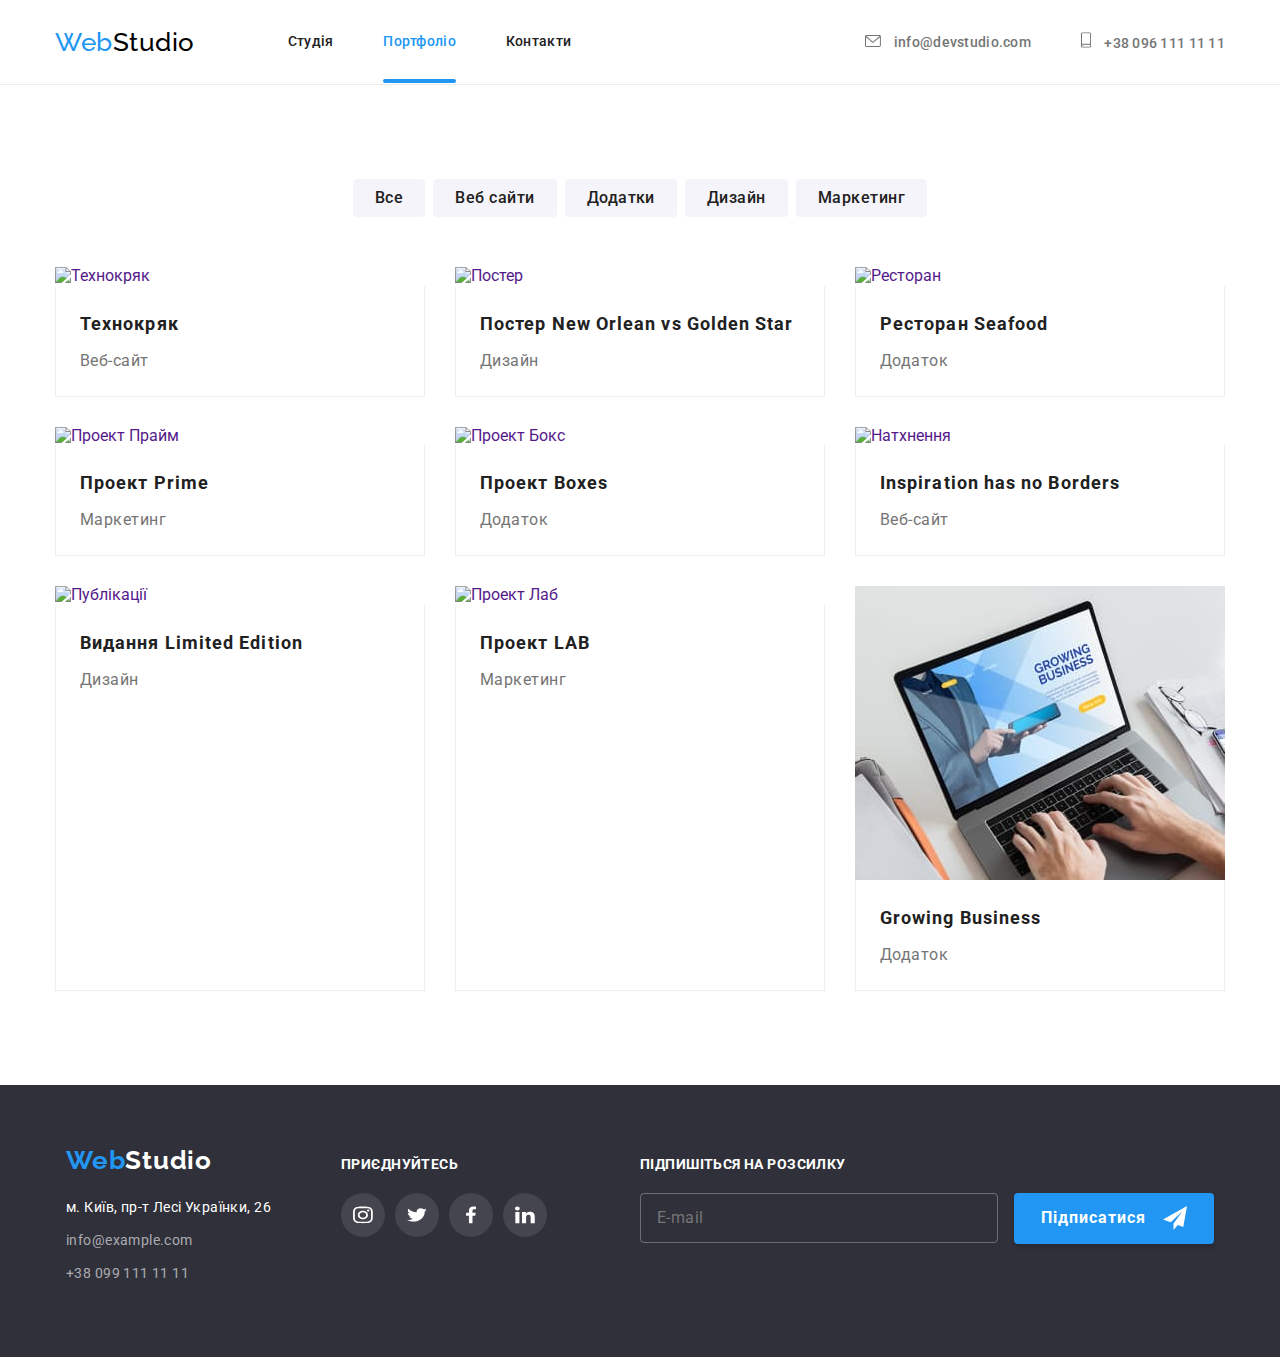
==== portfolio.html @ 42013655 "19" ====
<!DOCTYPE html>
<html lang="uk">
  <head>
    <meta charset="UTF-8" />
    <meta http-equiv="X-UA-Compatible" content="IE=edge" />
    <meta name="viewport" content="width=device-width, initial-scale=1.0" />
    <title>WebStudio</title>
    <link rel="preconnect" href="https://fonts.googleapis.com" />
    <link rel="preconnect" href="https://fonts.gstatic.com" crossorigin />
    <link
      href="https://fonts.googleapis.com/css2?family=Raleway:wght@700&family=Roboto:wght@400;500;700;900&display=swap"
      rel="stylesheet"
    />
    <link
      rel="stylesheet"
      href="https://cdnjs.cloudflare.com/ajax/libs/modern-normalize/1.1.0/modern-normalize.min.css"
    />
    <link rel="stylesheet" href="./css/main.min.css" />
  </head>
  <body>
    <!-- хедер -->
    <header class="header">
      <div class="container container-header">
        <nav class="header-nav">
          <a lang="en" class="header-logo" href="./index.html"
            ><span class="address__logo--blue">Web</span>Studio
          </a>
          <ul class="header-list list">
            <li class="header-item">
              <a href="./index.html" class="header-link link">Студія</a>
            </li>
            <li class="header-item">
              <a class="current header-link link" href="./portfolio.html"
                >Портфоліо</a
              >
            </li>
            <li class="header-item">
              <a class="header-link link" href="">Контакти</a>
            </li>
          </ul>
        </nav>
        <!-- навигация авторизации -->
        <ul class="header-auth list">
          <li class="auth-item">
            <a href="mailto:info@devstudio.com" class="header-contact link">
              <svg class="header-icon" width="16" height="12">
                <use href="./images/symbol-defs.svg#icon-mail"></use>
              </svg>
              info@devstudio.com</a
            >
          </li>
          <li class="auth-item">
            <a href="tel:+380961111111" class="header-contact link">
              <svg class="header-icon" width="10" height="16">
                <use href="./images/symbol-defs.svg#icon-smartphone"></use>
              </svg>
              +38 096 111 11 11</a
            >
          </li>
        </ul>
        <!-- моб меню  -->
        <button class="menu-open" type="button">
          <svg class="menu-open-icon" width="40" height="40">
            <use href="./images/symbol-defs.svg#icon-heder-menu"></use>
          </svg>
        </button>

        <div class="mob-menu is-hidden">
          <div class="container">
            <div class="mob-menu-top">
              <button class="menu-close" type="button">
                <svg class="menu-close-icon" width="40" height="40">
                  <use href="./images/symbol-defs.svg#icon-close"></use>
                </svg>
              </button>

              <ul class="mob-menu-list">
                <li class="mob-menu-item">
                  <a href="./index.html" class="mob-menu-link">Студія</a>
                </li>
                <li class="mob-menu-item">
                  <a href="./portfolio.html" class="mob-menu-link current-mob"
                    >Портфоліо</a
                  >
                </li>
                <li class="mob-menu-item">
                  <a href="" class="mob-menu-link">Контакти</a>
                </li>
              </ul>
            </div>
            <div class="mob-menu-bottom">
              <ul class="mob-contact-list">
                <li class="mob-contact-item">
                  <a href="tel:+380961111111" class="mob-tel"
                    >+38 096 111 11 11</a
                  >
                </li>
                <li class="mob-contact-item">
                  <a href="mailto:info@devstudio.com" class="mob-mail"
                    >info@devstudio.com</a
                  >
                </li>
              </ul>

              <ul class="mob-soc list">
                <li class="mob-soc-item">
                  <a
                    href=""
                    target="_blank"
                    rel="noopener noreferrer nofollow"
                    class="mob-soc-link link"
                  >
                    instagram
                  </a>
                </li>
                <li class="mob-soc-item">
                  <a
                    href=""
                    target="_blank"
                    rel="noopener noreferrer nofollow"
                    class="mob-soc-link link"
                  >
                    twitter
                  </a>
                </li>
                <li class="mob-soc-item">
                  <a
                    href=""
                    target="_blank"
                    rel="noopener noreferrer nofollow"
                    class="mob-soc-link link"
                  >
                    facebook
                  </a>
                </li>
                <li class="mob-soc-item">
                  <a
                    href=""
                    target="_blank"
                    rel="noopener noreferrer nofollow"
                    class="mob-soc-link link"
                  >
                    linkedin
                  </a>
                </li>
              </ul>
            </div>
          </div>
        </div>
      </div>
    </header>
    <!-- портфолио -->
    <main class="main-portfolio">
      <section class="section-portfolio">
        <div class="container">
          <ul class="button-list list cursor">
            <li class="button-item">
              <button type="button" class="button-portfolio cursor">Все</button>
            </li>
            <li class="button-item">
              <button type="button" class="button-portfolio cursor">
                Веб сайти
              </button>
            </li>
            <li class="button-item">
              <button type="button" class="button-portfolio cursor">
                Додатки
              </button>
            </li>
            <li class="button-item">
              <button type="button" class="button-portfolio cursor">
                Дизайн
              </button>
            </li>
            <li>
              <button type="button" class="button-portfolio cursor">
                Маркетинг
              </button>
            </li>
          </ul>
          <!-- вставить и скрыть заголовок h1 -->
          <h1 class="visually-hidden">Наші работи</h1>
          <!-- карточки портфолио -->
          <ul class="picture-list list">
            <li class="picture-item">
              <a href="" class="picture-link">
                <div class="hidden-item">
                  <picture>
                    <source
                      srcset="
                        ./images/technokryak-desk-1x.jpg 1x,
                        ./images/technokryak-desk-2x.jpg 2x
                      "
                      media="(min-width: 1200px)"
                    />
                    <source
                      srcset="
                        ./images/technokryak-tab-1x.jpg 1x,
                        ./images/technokryak-tab-2x.jpg 2x
                      "
                      media="(min-width: 768px)"
                    />
                    <source
                      srcset="
                        ./images/technokryak-mob-1x.jpg 1x,
                        ./images/technokryak-mob-2x.jpg 2x
                      "
                      media="(max-width: 767px)"
                    />
                    <img src="./images/Technokryak.jpg" alt="Технокряк" />
                  </picture>
                  <p class="hidden-text">
                    Ресурс пропонує комплексні пропозиції з різним рівнем
                    функціоналу та сервісів. Все це дозволить відвідувачу
                    отримати вичерпні відомості про компанію чи приватну особу
                  </p>
                </div>
                <div class="card-content">
                  <h2 class="picture-title">Технокряк</h2>
                  <p class="picture-text">Веб-сайт</p>
                </div>
              </a>
            </li>
            <li class="picture-item">
              <a href="" class="picture-link">
                <div class="hidden-item">
                  <picture>
                    <source
                      srcset="
                        ./images/basket-poster-desk-1x.jpg 1x,
                        ./images/basket-poster-desk-2x.jpg 2x
                      "
                      media="(min-width: 1200px)"
                    />
                    <source
                      srcset="
                        ./images/basket-poster-tab-1x.jpg 1x,
                        ./images/basket-poster-tab-2x.jpg 2x
                      "
                      media="(min-width: 768px)"
                    />
                    <source
                      srcset="
                        ./images/basket-poster-mob-1x.jpg 1x,
                        ./images/basket-poster-mob-2x.jpg 2x
                      "
                      media="(max-width: 767px)"
                    />

                    <img src="./images/Basket-poster.jpg" alt="Постер" />
                  </picture>
                  <p class="hidden-text">
                    Lorem ipsum dolor sit amet consectetur adipisicing elit.
                    Ducimus numquam expedita necessitatibus consectetur corporis
                    qui distinctio laboriosam. Tenetur, cumque quidem?
                  </p>
                </div>
                <div class="card-content">
                  <h2 class="picture-title">
                    Постер New Orlean vs Golden Star
                  </h2>
                  <p class="picture-text">Дизайн</p>
                </div>
              </a>
            </li>
            <li class="picture-item">
              <a href="" class="picture-link">
                <div class="hidden-item">
                  <picture>
                    <source
                      srcset="
                        ./images/restaurant-desk-1x.jpg 1x,
                        ./images/restaurant-desk-2x.jpg 2x
                      "
                      media="(min-width: 1200px)"
                    />
                    <source
                      srcset="
                        ./images/restaurant-tab-1x.jpg 1x,
                        ./images/restaurant-tab-2x.jpg 2x
                      "
                      media="(min-width: 768px)"
                    />
                    <source
                      srcset="
                        ./images/restaurant-tab-1x.jpg 1x,
                        ./images/restaurant-mob-2x.jpg 2x
                      "
                      media="(max-width: 767px)"
                    />

                    <img src="./images/Restaurant.jpg" alt="Ресторан" />
                  </picture>
                  <p class="hidden-text">
                    Ресурс пропонує комплексні пропозиції з різним рівнем
                    функціоналу та сервісів. Все це дозволить відвідувачу
                    отримати вичерпні відомості про компанію чи приватну особу
                  </p>
                </div>
                <div class="card-content">
                  <h2 class="picture-title">Ресторан Seafood</h2>
                  <p class="picture-text">Додаток</p>
                </div>
              </a>
            </li>
            <li class="picture-item">
              <a href="" class="picture-link">
                <div class="hidden-item">
                  <picture>
                    <source
                      srcset="
                        ./images/project-prime-desk-1x.jpg 1x,
                        ./images/project-prime-desk-2x.jpg 2x
                      "
                      media="(min-width: 1200px)"
                    />
                    <source
                      srcset="
                        ./images/project-prime-tab-1x.jpg 1x,
                        ./images/project-prime-tab-2x.jpg 2x
                      "
                      media="(min-width: 768px)"
                    />
                    <source
                      srcset="
                        ./images/project-prime-mob-1x.jpg 1x,
                        ./images/project-prime-mob-2x.jpg 2x
                      "
                      media="(max-width: 767px)"
                    />
                    <img src="./images/Project-prime.jpg" alt="Проект Прайм" />
                  </picture>
                  <p class="hidden-text">
                    Ресурс пропонує комплексні пропозиції з різним рівнем
                    функціоналу та сервісів. Все це дозволить відвідувачу
                    отримати вичерпні відомості про компанію чи приватну особу
                  </p>
                </div>
                <div class="card-content">
                  <h2 class="picture-title">Проект Prime</h2>
                  <p class="picture-text">Маркетинг</p>
                </div>
              </a>
            </li>
            <li class="picture-item">
              <a href="" class="picture-link">
                <div class="hidden-item">
                  <picture>
                    <source
                      srcset="
                        ./images/project-box-desk-1x.jpg 1x,
                        ./images/project-box-desk-2x.jpg 2x
                      "
                      media="(min-width: 1200px)"
                    />
                    <source
                      srcset="
                        ./images/project-box-tab-1x.jpg 1x,
                        ./images/project-box-tab-2x.jpg 2x
                      "
                      media="(min-width: 768px)"
                    />
                    <source
                      srcset="
                        ./images/project-box-mob-1x.jpg 1x,
                        ./images/project-box-mob-2x.jpg 2x
                      "
                      media="(max-width: 767px)"
                    />
                    <img src="./images/Project-box.jpg" alt="Проект Бокс" />
                  </picture>
                  <p class="hidden-text">
                    Ресурс пропонує комплексні пропозиції з різним рівнем
                    функціоналу та сервісів. Все це дозволить відвідувачу
                    отримати вичерпні відомості про компанію чи приватну особу
                  </p>
                </div>

                <div class="card-content">
                  <h2 class="picture-title">Проект Boxes</h2>
                  <p class="picture-text">Додаток</p>
                </div>
              </a>
            </li>
            <li class="picture-item">
              <a href="" class="picture-link">
                <div class="hidden-item">
                  <picture>
                    <source
                      srcset="
                        ./images/inspriration-desk-1x.jpg 1x,
                        ./images/inspriration-desk-2x.jpg 2x
                      "
                      media="(min-width: 1200px)"
                    />
                    <source
                      srcset="
                        ./images/inspriration-tab-1x.jpg 1x,
                        ./images/inspriration-tab-2x.jpg 2x
                      "
                      media="(min-width: 768px)"
                    />
                    <source
                      srcset="
                        ./images/inspriration-mob-1x.jpg 1x,
                        ./images/inspriration-mob-2x.jpg 2x
                      "
                      media="(max-width: 767px)"
                    />
                    <img src="./images/Inspriration.jpg" alt="Натхнення" />
                  </picture>
                  <p class="hidden-text">
                    Ресурс пропонує комплексні пропозиції з різним рівнем
                    функціоналу та сервісів. Все це дозволить відвідувачу
                    отримати вичерпні відомості про компанію чи приватну особу
                  </p>
                </div>
                <div class="card-content">
                  <h2 class="picture-title">Inspiration has no Borders</h2>
                  <p class="picture-text">Веб-сайт</p>
                </div>
              </a>
            </li>
            <li class="picture-item">
              <a href="" class="picture-link">
                <div class="hidden-item">
                  <picture>
                    <source
                      srcset="
                        ./images/publication-desk-1x.jpg 1x,
                        ./images/publication-desk-2x.jpg 2x
                      "
                      media="(min-width: 1200px)"
                    />
                    <source
                      srcset="
                        ./images/publication-tab-1x.jpg 1x,
                        ./images/publication-tab-2x.jpg 2x
                      "
                      media="(min-width: 768px)"
                    />
                    <source
                      srcset="
                        ./images/publication-mob-1x.jpg 1x,
                        ./images/publication-mob-2x.jpg 2x
                      "
                      media="(max-width: 767px)"
                    />

                    <img src="./images/Publication.jpg " alt="Публікації" />
                  </picture>
                  <p class="hidden-text">
                    Ресурс пропонує комплексні пропозиції з різним рівнем
                    функціоналу та сервісів. Все це дозволить відвідувачу
                    отримати вичерпні відомості про компанію чи приватну особу
                  </p>
                </div>
                <div class="card-content">
                  <h2 class="picture-title">Видання Limited Edition</h2>
                  <p class="picture-text">Дизайн</p>
                </div>
              </a>
            </li>
            <li class="picture-item">
              <a href="" class="picture-link">
                <div class="hidden-item">
                  <picture>
                    <source
                      srcset="
                        ./images/project-lab-desk-1x.jpg 1x,
                        ./images/project-lab-desk-2x.jpg 2x
                      "
                      media="(min-width: 1200px)"
                    />
                    <source
                      srcset="
                        ./images/project-lab-tab-1x.jpg 1x,
                        ./images/project-lab-tab-2x.jpg 2x
                      "
                      media="(min-width: 768px)"
                    />
                    <source
                      srcset="
                        ./images/project-lab-mob-1x.jpg 1x,
                        ./images/project-lab-mob-2x.jpg 2x
                      "
                      media="(max-width: 767px)"
                    />

                    <img src="./images/Project-lab.jpg" alt="Проект Лаб" />
                  </picture>
                  <p class="hidden-text">
                    Ресурс пропонує комплексні пропозиції з різним рівнем
                    функціоналу та сервісів. Все це дозволить відвідувачу
                    отримати вичерпні відомості про компанію чи приватну особу
                  </p>
                </div>
                <div class="card-content">
                  <h2 class="picture-title">Проект LAB</h2>
                  <p class="picture-text">Маркетинг</p>
                </div>
              </a>
            </li>
            <li class="picture-item">
              <a href="" class="picture-link">
                <div class="hidden-item">
                  <picture>
                    <source
                      srcset="
                        ./images/business-desk-1x.jpg 1x,
                        ./images/business-desk-2x.jpg 2x
                      "
                      media="(min-width: 1200px)"
                    />
                    <source
                      srcset="
                        ./images/business-tab-1x.jpg 1x,
                        ./images/business-tab-2x.jpg 2x
                      "
                      media="(min-width: 768px)"
                    />
                    <source
                      srcset="
                        ./images/business-mob-1x.jpg 1x,
                        ./images/business-mob-2x.jpg 2x
                      "
                      media="(max-width: 767px)"
                    />

                    <img src="./images/business.jpg" alt="Бізнес" />
                  </picture>
                  <p class="hidden-text">
                    Lorem ipsum dolor sit, amet consectetur adipisicing elit.
                    Tempore incidunt maiores in! Adipisci consectetur fugit
                    repellendus cum eveniet laudantium dolore!
                  </p>
                </div>
                <div class="card-content">
                  <h2 class="picture-title">Growing Business</h2>
                  <p class="picture-text">Додаток</p>
                </div>
              </a>
            </li>
          </ul>
        </div>
      </section>
    </main>
    <!--футер -->
    <footer class="footer">
      <div class="footer__container container">
        <div class="address">
          <div class="address__join">
            <a lang="en" class="address__logo footer__logo" href="./index.html"
              ><span class="address__logo--blue">Web</span>Studio
            </a>
            <ul class="address__list list">
              <li>
                <a
                  target="_blank"
                  class="address__link link"
                  href="https://www.google.com/maps/place/%D0%B1%D1%83%D0%BB.+%D0%9B%D0%B5%D1%81%D0%B8+%D0%A3%D0%BA%D1%80%D0%B0%D0%B8%D0%BD%D0%BA%D0%B8,+26,+%D0%9A%D0%B8%D0%B5%D0%B2,+02000/@50.4265807,30.5361971,17z/data=!3m1!4b1!4m5!3m4!1s0x40d4cf0e033ecbe9:0x57a4dffefec77da0!8m2!3d50.4265807!4d30.5383859"
                >
                  м. Київ, пр-т Лесі Українки, 26
                </a>
              </li>
              <li>
                <a
                  class="address__link address__mail"
                  href="mailto:info@example.com"
                  >info@example.com</a
                >
              </li>
              <li>
                <a class="address__link address__tel" href="tel:+380991111111"
                  >+38 099 111 11 11</a
                >
              </li>
            </ul>
          </div>
          <!-- ПРИЄДНУЙТЕСЬ -->
          <div class="join footer__join">
            <p class="join__text">ПРИЄДНУЙТЕСЬ</p>
            <ul class="join__list">
              <li class="join__item">
                <a href="" class="join__link">
                  <svg class="join__icon" width="20" height="20">
                    <use href="./images/symbol-defs.svg#icon-instagram"></use>
                  </svg>
                </a>
              </li>
              <li class="join__item">
                <a href="" class="join__link link">
                  <svg class="join__icon" width="20" height="20">
                    <use href="./images/symbol-defs.svg#icon-twitter"></use>
                  </svg>
                </a>
              </li>
              <li class="join__item">
                <a href="" class="join__link link">
                  <svg class="join__icon" width="20" height="20">
                    <use href="./images/symbol-defs.svg#icon-facebook"></use>
                  </svg>
                </a>
              </li>
              <li class="join__item">
                <a href="" class="join__link link">
                  <svg class="join__icon" width="20" height="20">
                    <use href="./images/symbol-defs.svg#icon-linkedin"></use>
                  </svg>
                </a>
              </li>
            </ul>
          </div>
        </div>

        <!-- почта  -->

        <div class="mail footer__mail">
          <form action="#" class="mail__form">
            <p class="mail__text">Підпишіться на розсилку</p>
            <input
              type="email"
              class="mail__input"
              name="user-email"
              placeholder="E-mail"
            />

            <button type="submit" class="mail__btn cursor">
              Підписатися
              <svg class="mail__icon" width="24" height="24">
                <use href="./images/symbol-defs.svg#icon-telegramm"></use>
              </svg>
            </button>
          </form>
        </div>
      </div>
    </footer>
    <script src="./js/menu.js"></script>
  </body>
</html>
---- css/main.min.css ----
﻿p,h1,h2,h3,h4,h5,h6{margin:0}ul,ol{margin:0;padding-left:0}address{font-style:normal}body{color:var(--primary-text-color);font-family:"Roboto","sans-serif";background-color:var(--primary-white-color)}img{display:block;max-width:100%;height:auto}.no-scroll{overflow:hidden}.list{list-style:none}.link{text-decoration:none}.section{padding-top:94px}.container{margin-left:auto;margin-right:auto;padding-left:15px;padding-right:15px;width:100%}@media screen and (min-width: 480px){.container{max-width:480px}}@media screen and (min-width: 768px){.container{max-width:768px}}@media screen and (min-width: 1200px){.container{max-width:1200px}}.hero-btn{font-size:16px;line-height:1.88;font-weight:700;letter-spacing:.06em;color:#fff;background-color:#2196f3;border:none;font-family:"Roboto","sans-serif";border-radius:4px;min-width:216px;padding:10px 32px;text-align:center;display:inline-block}.hero-btn:hover,.hero-btn:focus{color:#fff;background-color:#188ce8;outline:none}.modal-btn{font-size:16px;line-height:1.88;font-weight:700;letter-spacing:.06em;display:block;color:#fff;background-color:#2196f3;border:none;font-family:"Roboto","sans-serif";border-radius:4px;min-width:200px;padding:10px 52px;text-align:center;margin:30px auto 0;transition-property:background-color;transition-duration:250ms;transition-timing-function:cubic-bezier(0.4, 0, 0.2, 1);transition-delay:0ms;box-shadow:0px 4px 4px rgba(0,0,0,.15)}.modal-btn:hover,.modal-btn:focus{color:#fff;background-color:#188ce8;outline:none}.button-portfolio{font-size:16px;line-height:1.63;font-weight:500;letter-spacing:.03em;display:flex;color:var(--primary-text-color);font-family:inherit;background-color:#f5f4fa;border:none;padding:6px 22px;border-radius:4px;transition-property:background-color,color,box-shadow;transition-duration:250ms;transition-timing-function:cubic-bezier(0.4, 0, 0.2, 1);transition-delay:0ms}.button-portfolio:hover,.button-portfolio:focus{color:var(--primary-white-color);background-color:#188ce8;box-shadow:0px 3px 1px rgba(0,0,0,.1),0px 1px 2px rgba(0,0,0,.08),0px 2px 2px rgba(0,0,0,.12);outline:none}.cursor{cursor:pointer}.visually-hidden{position:absolute;width:1px;height:1px;margin:-1px;border:0;padding:0;white-space:nowrap;clip-path:inset(100%);clip:rect(0 0 0 0);overflow:hidden}:root{--primary-text-color: #212121;--title-text-color: #757575;--acсent-color: #2196f3;--primary-white-color: #ffffff}.backdrop{position:fixed;top:0;width:100%;height:100%;background-color:rgba(0,0,0,.1);transition:opacity 250ms cubic-bezier(0.4, 0, 0.2, 1),visibility 2500ms cubic-bezier(0.4, 0, 0.2, 1)}.is-hidden{opacity:0;visibility:hidden;pointer-events:none}.container-header{display:flex;position:relative}@media screen and (min-width: 768px){.container-header{align-items:center}}.header-link{font-size:14px;line-height:1.14;font-weight:500;letter-spacing:.02em;display:block;padding-top:32px;padding-bottom:32px;color:#212121;transition-property:color;transition-duration:250ms;transition-timing-function:cubic-bezier(0.4, 0, 0.2, 1);transition-delay:0ms}.header-link:hover,.header-link:focus{color:var(--acсent-color);outline:none}.header-nav{display:flex;align-items:center}.header-nav .header-item+.header-item{margin-left:50px}.header-list{margin-left:93px;padding:0;display:none}@media screen and (min-width: 768px){.header-list{display:flex}}.current{position:relative;color:var(--acсent-color)}.current::after{content:"";display:block;position:absolute;bottom:-1px;left:0;width:100%;height:4px;border-radius:2px;background-color:var(--acсent-color)}.header-logo{font-size:24px;line-height:1.19;font-weight:700;letter-spacing:.03em;color:#000;font-family:"raleway";font-style:normal;text-decoration:none}@media screen and (min-width: 1200px){.header-logo{font-size:26px;line-height:1.16;font-weight:500;letter-spacing:.02em}}.header{align-items:center;border-bottom:1px solid #ececec}.menu-open{margin-left:auto;background-color:rgba(0,0,0,0);border:0}@media screen and (min-width: 768px){.menu-open{display:none}}.mob-menu.is-hidden{transform:translate(0, 0) scale(0) rotate(360deg);transition:transform 250ms cubic-bezier(0.4, 0, 0.2, 1)}.mob-menu{position:fixed;width:100vw;height:100vh;background-color:#fff;transform:translate(0, 0) scale(1) rotate(0);transition:transform 250ms cubic-bezier(0.4, 0, 0.2, 1),visibility 250ms;top:0;right:0;padding:48px 40px;margin:0;z-index:2}.mob-menu>.container{display:flex;flex-direction:column;height:100%;justify-content:space-between;overflow:auto}.menu-close{position:absolute;top:10px;right:15px;display:flex;align-items:center;justify-content:center;margin:0;padding:0;background-color:rgba(0,0,0,0);cursor:pointer;border:none;outline:none}.menu-close-icon{transition-property:fill;transition-duration:250ms;transition-timing-function:cubic-bezier(0.4, 0, 0.2, 1)}.menu-close-icon:hover{fill:#2196f3}.mob-menu-item{margin-bottom:32px}.mob-contact-item:not(:last-child){margin-bottom:32px}.mob-mail{font-weight:500;font-size:34px;line-height:1.17;letter-spacing:.02em;text-decoration:none;color:#757575;text-decoration:none}.mob-tel{font-weight:500;font-size:34px;line-height:1.17;letter-spacing:.02em;color:#757575;text-decoration:none}.mob-soc-item{display:inline-block;margin-top:64px;padding-right:10px;padding-left:10px}.mob-soc-item:not(:last-child){border-right:1px solid rgba(33,33,33,.2)}.mob-soc-link{font-size:500;line-height:18px;font-weight:1.22;letter-spacing:.02em;color:#2196f3}.mob-menu-link{font-weight:500;font-size:40px;line-height:1.18;letter-spacing:.02em;color:#212121;text-decoration:none;transition-property:color;transition-duration:250ms;transition-timing-function:cubic-bezier(0.4, 0, 0.2, 1)}.mob-menu-link:hover,.mob-menu-link:focus{color:#2196f3}.mob-menu-item{list-style:none}.mob-contact-item{list-style:none}.current-mob{color:var(--acсent-color)}.header-auth{display:none;gap:50px;margin-left:auto;align-items:center}@media screen and (min-width: 768px){.header-auth{display:block}}@media screen and (min-width: 1200px){.header-auth{display:flex;align-items:center;padding:32px 0}}.header-contact{padding:32px 0;color:var(--title-text-color);transition-property:color;transition-duration:250ms;transition-timing-function:cubic-bezier(0.4, 0, 0.2, 1);transition-delay:0ms}@media screen and (min-width: 768px){.header-contact{font-size:12px;line-height:1.16;font-weight:500;letter-spacing:.02em;margin-bottom:10px}}@media screen and (min-width: 1200px){.header-contact{font-size:14px;line-height:1.16;font-weight:500;letter-spacing:.02em}}.header-contact:hover,.header-contact:focus{color:var(--acсent-color);outline:none}.header-icon{margin-right:10px;align-items:center;fill:currentColor}.hero{text-align:center;padding:200px 0px;background-image:linear-gradient(rgba(47, 48, 58, 0.4), rgba(47, 48, 58, 0.4)),url(../images/hero-bg-mob-1x.jpg);background-size:cover;background-repeat:no-repeat;background-position:center;background-color:#c4c4c4}@media(min-device-pixel-ratio: 2),(min-resolution: 192dpi),(min-resolution: 2dppx){.hero{background-image:linear-gradient(rgba(47, 48, 58, 0.4), rgba(47, 48, 58, 0.4)),url(../images/hero-bg-mob-2x.jpg)}}@media screen and (min-width: 768px){.hero{background-image:linear-gradient(rgba(47, 48, 58, 0.4), rgba(47, 48, 58, 0.4)),url(../images/hero-bg-tab-1x.jpg)}}@media screen and (min-width: 768px)and (min-device-pixel-ratio: 2),screen and (min-width: 768px)and (min-resolution: 192dpi),screen and (min-width: 768px)and (min-resolution: 2dppx){.hero{background-image:linear-gradient(rgba(47, 48, 58, 0.4), rgba(47, 48, 58, 0.4)),url(../images/hero-bg-tab-2x.jpg)}}@media screen and (min-width: 1200px){.hero{background-image:linear-gradient(rgba(47, 48, 58, 0.4), rgba(47, 48, 58, 0.4)),url(../images/hero-bg-desk-1x.jpg)}}@media screen and (min-width: 1200px)and (min-device-pixel-ratio: 2),screen and (min-width: 1200px)and (min-resolution: 192dpi),screen and (min-width: 1200px)and (min-resolution: 2dppx){.hero{background-image:linear-gradient(rgba(47, 48, 58, 0.4), rgba(47, 48, 58, 0.4)),url(../images/hero-bg-desk-2x.jpg)}}.hero-title{font-size:26px;line-height:1.5;font-weight:900;letter-spacing:.06em;color:var(--primary-white-color);text-transform:uppercase;margin-bottom:30px;max-width:696px;margin-left:auto;margin-right:auto}@media screen and (min-width: 1200px){.hero-title{font-size:44px;line-height:1.62;font-weight:900;letter-spacing:.06em}}.section-title{padding-bottom:94px;display:none}@media screen and (min-width: 1200px){.section-title{display:flex}}.work{font-size:36px;line-height:1.17;font-weight:700;letter-spacing:.03em;text-align:center;margin-bottom:50px}.work-list{display:flex;flex-wrap:wrap;gap:30px}.work-item{position:relative;width:100%}@media screen and (min-width: 768px){.work-item{width:calc((100% - 60px)/3)}}.work-text{font-size:14px;line-height:1.14;font-weight:700;letter-spacing:.03em;position:absolute;display:flex;justify-content:center;align-items:center;text-align:center;width:100%;height:70px;text-transform:uppercase;bottom:0px;left:0px;color:var(--primary-white-color);background-color:rgba(58,47,48,.8)}.section-staff{background-color:#f5f4fa;padding-bottom:94px}.soc-link{width:44px;height:44px;border-radius:50%;background-color:var(--primary-white-color);display:flex;justify-content:center;align-items:center;color:#afb1b8;transition-property:background-color;transition-duration:250ms;transition-timing-function:cubic-bezier(0.4, 0, 0.2, 1);transition-delay:0ms}.soc-link:hover,.soc-link:focus{background-color:var(--acсent-color);outline:none}.soc-item{list-style-type:none}.soc-list{display:flex;justify-content:center;gap:10px}.soc-icon{fill:currentColor;transition-property:fill;transition-duration:250ms;transition-timing-function:cubic-bezier(0.4, 0, 0.2, 1);transition-delay:0ms}.soc-link:hover .soc-icon,.soc-link:focus .soc-icon{fill:var(--primary-white-color);outline:none}.staff{font-size:36px;line-height:1.17;font-weight:700;letter-spacing:.03em;text-align:center;margin-bottom:50px}@media screen and (max-width: 1200px){.staff{font-size:28px;line-height:1.18}}.staff-item{border-radius:0px 0px 4px 4px;background:#fff;box-shadow:0px 1px 3px rgba(0,0,0,.12),0px 1px 1px rgba(0,0,0,.14),0px 2px 1px rgba(0,0,0,.2)}@media screen and (min-width: 768px){.staff-item{width:calc((100% - 30px)/2)}}@media screen and (min-width: 1200px){.staff-item{width:calc((100% - 90px)/4)}}.staff-list{display:flex;flex-wrap:wrap;justify-content:center;gap:30px;padding-bottom:16px}.staff-title{font-size:16px;line-height:1.19;font-weight:500;letter-spacing:.03em;text-align:center;margin-bottom:10px}.staff-text{font-size:16px;line-height:1.19;letter-spacing:.03em;color:var(--title-text-color);text-align:center;margin-bottom:13px}.staff-id{padding-bottom:30px;padding-top:30px}.thumb{display:flex;justify-content:center;align-items:center;background-color:#f5f4fa;height:120px;margin-bottom:30px}.feature-list{display:flex;flex-wrap:wrap;gap:30px}.section-feature{padding-top:94px}@media screen and (max-width: 768px){.section-feature{padding-top:60px;padding-bottom:60px}}.feature-item{width:auto}@media screen and (min-width: 768px){.feature-item{width:calc((100% - 30px)/2)}}@media screen and (min-width: 1200px){.feature-item{width:calc((100% - 90px)/4)}}.feature-title{font-size:14px;line-height:1.14;font-weight:700;letter-spacing:.03em;margin-bottom:10px}@media screen and (max-width: 480px){.feature-title{text-align:center}}.feature-text{font-size:14px;line-height:1.7;letter-spacing:.03em;color:var(--title-text-color)}.clients{padding-bottom:94px;padding-top:94px}.client-link{display:flex;justify-content:center;align-items:center;gap:30px;border-style:solid;border-radius:4px;border-width:1px;height:92px;border-color:#afb1b8;fill:#afb1b8;transition-property:fill,border-color;transition-duration:250ms;transition-timing-function:cubic-bezier(0.4, 0, 0.2, 1);transition-delay:0ms}.client-link:hover,.client-link:focus{border-color:var(--acсent-color);fill:var(--acсent-color);outline:none}.client-list{display:flex;justify-content:center;flex-wrap:wrap}@media screen and (max-width: 1199px){.client-list{flex-wrap:wrap}}.client-item{margin:15px;width:calc((100% - 60px)/2)}@media screen and (min-width: 768px){.client-item{width:calc((100% - 90px)/3)}}@media screen and (min-width: 1200px){.client-item{width:calc((100% - 180px)/6)}}.client-title{font-size:36px;line-height:1.17;font-weight:700;letter-spacing:.03em;text-align:center;color:var(--primary-text-color);margin-bottom:50px}@media screen and (max-width: 1200px){.client-title{font-size:28px;line-height:1.18}}.footer{background-color:#2f303a;padding:60px 0}@media screen and (min-width: 1200px){.footer__container{display:flex;align-items:baseline;justify-content:center}}@media screen and (min-width: 768px)and (max-width: 1199px){.address__join{width:50%}}@media screen and (min-width: 1200px){.address__join{text-align:left}}.footer__logo{margin-bottom:20px}.address{text-align:center}@media screen and (min-width: 768px){.address{display:flex;flex-direction:row;align-items:baseline}}.address__logo{font-size:26px;line-height:1.19;font-weight:700;letter-spacing:.03em;display:inline-block;color:#fff;font-family:"raleway";font-style:normal;text-decoration:none}.address__logo--blue{color:var(--acсent-color)}.address__link{font-size:14px;line-height:1.71;letter-spacing:.03em;color:#fff;font-family:"roboto";text-decoration:none;display:inline-block;transition-property:color;transition-duration:250ms;transition-timing-function:cubic-bezier(0.4, 0, 0.2, 1);transition-delay:0ms}.address__link:hover,.address__link:focus{color:var(--acсent-color);outline:none}.address__list :not(:last-child){margin-bottom:9px}.address__list{margin-bottom:60px}@media screen and (min-width: 1200px){.address__list{margin-bottom:0;margin-right:70px}}.address__mail,.address__tel{color:rgba(255,255,255,.6);font-family:"Roboto";font-style:normal;font-weight:400;font-size:14px;line-height:1.71;letter-spacing:.03em;text-decoration:none}.footer__join{margin-bottom:60px}@media screen and (min-width: 768px)and (max-width: 1199px){.footer__join{width:50%}}@media screen and (min-width: 1200px){.footer__join{text-align:left}}.join__text{font-size:14px;line-height:1.14;font-weight:700;letter-spacing:.03em;text-transform:uppercase;color:#fff;margin-bottom:20px}.join__list{display:flex;justify-content:center;align-items:center;list-style:none}.join__list :not(:last-child){margin-right:10px}.join__link{width:44px;height:44px;border-radius:50%;background-color:rgba(255,255,255,.1);display:flex;justify-content:center;align-items:center;fill:var(--primary-white-color);transition-property:background-color;transition-duration:250ms;transition-timing-function:cubic-bezier(0.4, 0, 0.2, 1);transition-delay:0ms}.join__link:hover,.join__link:focus{background-color:var(--acсent-color);outline:none}@media screen and (min-width: 768px)and (max-width: 1199px){.footer__mail{text-align:center}}@media screen and (min-width: 1200px){.footer__mail{margin-left:93px}}.mail__text{font-size:14px;line-height:1.14;font-weight:700;letter-spacing:.03em;text-transform:uppercase;color:#fff;margin-bottom:20px}@media screen and (max-width: 768px){.mail__text{text-align:center}}.mail__link{margin-left:12px}@media screen and (max-width: 1199px){.mail__form{display:flex;flex-direction:column;align-items:center}}.mail__btn{font-size:16px;line-height:1.88;font-weight:700;letter-spacing:.06em;display:inline-flex;align-items:center;text-align:center;justify-content:space-evenly;margin-left:12px;padding:10px;color:var(--primary-white-color);background-color:var(--acсent-color);border:none;font-family:"Roboto","sans-serif";border-radius:4px;min-width:200px;transition-property:background-color;transition-duration:250ms;transition-timing-function:cubic-bezier(0.4, 0, 0.2, 1);transition-delay:0ms;box-shadow:0px 4px 4px rgba(0,0,0,.15)}.mail__btn:hover,.mail__btn:focus{background-color:#188ce8;outline:none}.mail__input{font-size:16px;line-height:1.25;letter-spacing:.03em;width:100%;min-height:50px;margin-bottom:20px;outline:none;background-color:rgba(0,0,0,0);border:1px solid rgba(255,255,255,.3);border-radius:4px;align-items:center;color:rgba(255,255,255,.6);padding-left:16px}@media screen and (min-width: 480px){.mail__input{width:450px}}@media screen and (min-width: 1200px){.mail__input{width:358px;margin-bottom:0}}.section-portfolio{padding:94px 0}.button-list{display:flex;flex-wrap:wrap;justify-content:center;gap:8px;margin-bottom:50px}@media screen and (max-width: 480px){.button-list{justify-content:start}}.picture-list{display:flex;justify-content:center;flex-wrap:wrap;width:100%;gap:30px}@media screen and (min-width: 768px){.picture-list{justify-content:start}}@media screen and (min-width: 768px){.picture-item{width:calc((100% - 30px)/2)}}@media screen and (min-width: 1200px){.picture-item{width:calc((100% - 60px)/3)}}.hidden-item{position:relative;overflow:hidden}.hidden-text{font-size:18px;line-height:1.56;letter-spacing:.03em;position:absolute;top:0pt;left:0px;height:100%;padding:63px 24px;color:var(--primary-white-color);background-color:rgba(33,150,243,.9);transform:translateY(100%);transition-duration:250ms;transition-timing-function:cubic-bezier(0.4, 0, 0.2, 1);transition-delay:0ms}.picture-title{font-size:18px;line-height:2;font-weight:700;letter-spacing:.06em;margin-bottom:4px;text-decoration:none;color:var(--primary-text-color)}.picture-text{font-size:16px;line-height:1.88;letter-spacing:.03em;color:var(--title-text-color);text-decoration:none}.card-content{padding:20px 24px;border:1px solid #eee;border-top:0;flex-grow:1}.picture-link{display:flex;flex-direction:column;height:100%;border-radius:4px;text-decoration:none;transition-property:box-shadow;transition-duration:250ms;transition-timing-function:cubic-bezier(0.4, 0, 0.2, 1);transition-delay:0ms}.picture-link:hover .hidden-text{transform:translateY(0%)}.picture-link:hover,.picture-link:focus{display:block;box-shadow:0px 3px 1px rgba(0,0,0,.1),0px 1px 2px rgba(0,0,0,.08),0px 2px 2px rgba(0,0,0,.12)}.modal{background:#fff;box-shadow:0px 1px 3px rgba(0,0,0,.12),0px 1px 1px rgba(0,0,0,.14),0px 2px 1px rgba(0,0,0,.2);border-radius:4px;position:absolute;padding:40px;top:50%;left:50%;transform:translate(-50%, -50%) scale(1);transition:transform 250ms cubic-bezier(0.4, 0, 0.2, 1)}@media screen and (min-width: 480px){.modal{width:450px;height:609px}}@media screen and (min-width: 1200px){.modal{width:528px;height:581px}}.backdrop.is-hidden .modal{transform:translate(-50%, -50%) scale(0)}.modal-close{display:flex;align-items:center;justify-content:center;position:absolute;width:30px;height:30px;right:8px;top:8px;border:1px solid rgba(0,0,0,.1);border-radius:50%;background-color:rgba(0,0,0,0);fill:#000;outline:none}.modal-close:focus .icon-logo{fill:var(--acсent-color)}.modal-title{font-size:20px;line-height:1.15;font-weight:700;letter-spacing:.03em;text-align:center;color:#212121;margin-bottom:12px}.modal-form{font-size:12px;line-height:1.67;letter-spacing:.01em;color:#757575}.modal-field{margin-bottom:10px}.modal-field+.check{margin-bottom:0}.modal-field+.area{margin-bottom:20px}.modal-lable{font-size:12px;line-height:1.17;letter-spacing:.01em;display:block;margin-bottom:4px;color:#757575}.input-wrap{position:relative}.modal-input{font-size:12px;line-height:1.16;letter-spacing:.01em;width:100%;height:40px;border-radius:4px;padding-left:30px;color:#757575;color:var(--primary-text-color);border:1px solid rgba(33,33,33,.2);outline:rgba(0,0,0,0);transition-property:border-color;transition-duration:250ms;transition-timing-function:cubic-bezier(0.4, 0, 0.2, 1);transition-delay:0ms}.modal-input::placeholder{font-weight:400;font-size:12px;line-height:1.67;letter-spacing:.01em;color:#757575}.modal-input:focus{border-color:var(--acсent-color)}.check-link{margin-bottom:0}.input-icon{position:absolute;left:12px;top:50%;transform:translateY(-50%);transition-property:fill;transition-duration:250ms;transition-timing-function:cubic-bezier(0.4, 0, 0.2, 1);transition-delay:0ms}.modal-input:focus+.input-icon{fill:var(--acсent-color)}.modal-text{font-size:14px;line-height:1.17;letter-spacing:.01em;display:block;width:100%;height:120px;border-radius:4px;resize:none;padding:12px 16px;border:1px solid rgba(33,33,33,.2);outline:none}.modal-text:focus{border-color:var(--acсent-color)}.check-text{font-size:12px;line-height:1.67;letter-spacing:.03em;display:flex;align-items:center;justify-content:center;color:#757575;margin-bottom:0}@media screen and (min-width: 1200px){.check-text{font-size:14px;line-height:1.71;letter-spacing:.03em}}.check-text::before{content:"";display:block;width:16px;height:15px;border-radius:2px;margin-right:7px;border:2px solid #212121}.modal-check:focus+.check-text::before{border-color:var(--acсent-color);outline:none}.modal-check:checked+.check-text::before{background-color:var(--acсent-color);border:none;background-image:url(../images/Check.svg);background-repeat:no-repeat;background-position:center;transition-property:background-color;transition-duration:250ms;transition-timing-function:cubic-bezier(0.4, 0, 0.2, 1);transition-delay:0ms}.check-link{font-size:14px;line-height:1.71;letter-spacing:.03em;display:flex;text-decoration-line:underline;color:var(--acсent-color)}/*# sourceMappingURL=main.min.css.map */
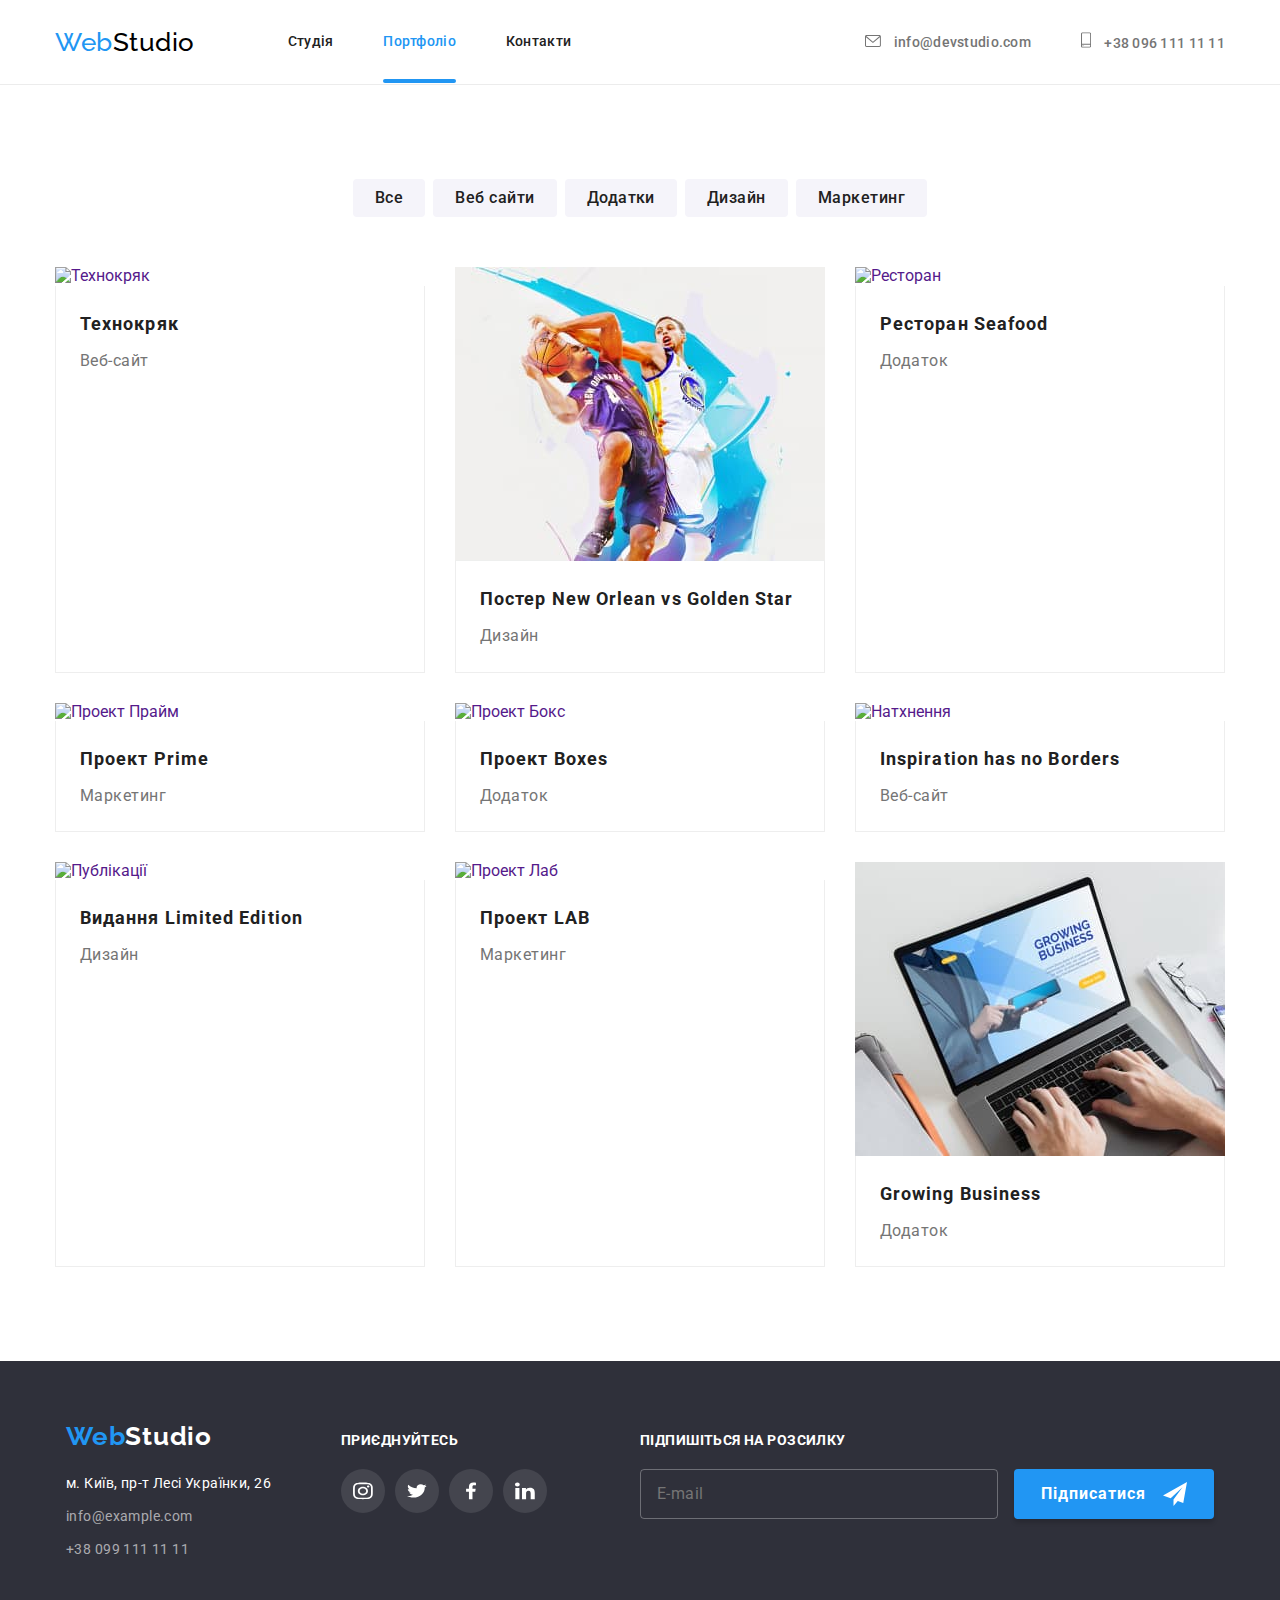
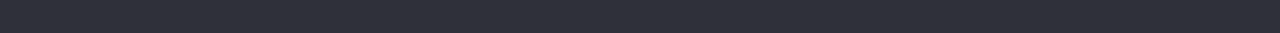
==== commit 1e8f4699: "33" ====
--- a/portfolio.html
+++ b/portfolio.html
@@ -207,7 +207,10 @@
                       "
                       media="(max-width: 767px)"
                     />
-                    <img src="./images/Technokryak.jpg" alt="Технокряк" />
+                    <img
+                      src="./images/technokryak-desk-1x.jpg"
+                      alt="Технокряк"
+                    />
                   </picture>
                   <p class="hidden-text">
                     Ресурс пропонує комплексні пропозиції з різним рівнем
@@ -227,27 +230,30 @@
                   <picture>
                     <source
                       srcset="
-                        ./images/basket-poster-desk-1x.jpg 1x,
-                        ./images/basket-poster-desk-2x.jpg 2x
-                      "
-                      media="(min-width: 1200px)"
-                    />
-                    <source
-                      srcset="
-                        ./images/basket-poster-tab-1x.jpg 1x,
-                        ./images/basket-poster-tab-2x.jpg 2x
-                      "
-                      media="(min-width: 768px)"
-                    />
-                    <source
-                      srcset="
-                        ./images/basket-poster-mob-1x.jpg 1x,
-                        ./images/basket-poster-mob-2x.jpg 2x
-                      "
-                      media="(max-width: 767px)"
-                    />
-
-                    <img src="./images/Basket-poster.jpg" alt="Постер" />
+                        ./images/basket-poster-desk1-1x.jpg 1x,
+                        ./images/basket-poster-desk1-2x.jpg 2x
+                      "
+                      media="(min-width: 1200px)"
+                    />
+                    <source
+                      srcset="
+                        ./images/basket-poster-tab1-1x.jpg 1x,
+                        ./images/basket-poster-tab1-2x.jpg 2x
+                      "
+                      media="(min-width: 768px)"
+                    />
+                    <source
+                      srcset="
+                        ./images/basket-poster-mob1-1x.jpg 1x,
+                        ./images/basket-poster-mob1-2x.jpg 2x
+                      "
+                      media="(max-width: 767px)"
+                    />
+
+                    <img
+                      src="./images/basket-poster-desk1-1x.jpg"
+                      alt="Постер"
+                    />
                   </picture>
                   <p class="hidden-text">
                     Lorem ipsum dolor sit amet consectetur adipisicing elit.
@@ -289,7 +295,7 @@
                       media="(max-width: 767px)"
                     />
 
-                    <img src="./images/Restaurant.jpg" alt="Ресторан" />
+                    <img src="./images/restaurant-desk-1x.jpg" alt="Ресторан" />
                   </picture>
                   <p class="hidden-text">
                     Ресурс пропонує комплексні пропозиції з різним рівнем
@@ -328,7 +334,10 @@
                       "
                       media="(max-width: 767px)"
                     />
-                    <img src="./images/Project-prime.jpg" alt="Проект Прайм" />
+                    <img
+                      src="./images/project-prime-desk-1x.jpg"
+                      alt="Проект Прайм"
+                    />
                   </picture>
                   <p class="hidden-text">
                     Ресурс пропонує комплексні пропозиції з різним рівнем
@@ -367,7 +376,10 @@
                       "
                       media="(max-width: 767px)"
                     />
-                    <img src="./images/Project-box.jpg" alt="Проект Бокс" />
+                    <img
+                      src="./images/project-box-desk-1x.jpg"
+                      alt="Проект Бокс"
+                    />
                   </picture>
                   <p class="hidden-text">
                     Ресурс пропонує комплексні пропозиції з різним рівнем
@@ -407,7 +419,10 @@
                       "
                       media="(max-width: 767px)"
                     />
-                    <img src="./images/Inspriration.jpg" alt="Натхнення" />
+                    <img
+                      src="./images/inspriration-desk-1x.jpg"
+                      alt="Натхнення"
+                    />
                   </picture>
                   <p class="hidden-text">
                     Ресурс пропонує комплексні пропозиції з різним рівнем
@@ -447,7 +462,10 @@
                       media="(max-width: 767px)"
                     />
 
-                    <img src="./images/Publication.jpg " alt="Публікації" />
+                    <img
+                      src="./images/publication-desk-1x.jpg"
+                      alt="Публікації"
+                    />
                   </picture>
                   <p class="hidden-text">
                     Ресурс пропонує комплексні пропозиції з різним рівнем
@@ -467,27 +485,27 @@
                   <picture>
                     <source
                       srcset="
-                        ./images/project-lab-desk-1x.jpg 1x,
-                        ./images/project-lab-desk-2x.jpg 2x
-                      "
-                      media="(min-width: 1200px)"
-                    />
-                    <source
-                      srcset="
-                        ./images/project-lab-tab-1x.jpg 1x,
-                        ./images/project-lab-tab-2x.jpg 2x
-                      "
-                      media="(min-width: 768px)"
-                    />
-                    <source
-                      srcset="
-                        ./images/project-lab-mob-1x.jpg 1x,
-                        ./images/project-lab-mob-2x.jpg 2x
-                      "
-                      media="(max-width: 767px)"
-                    />
-
-                    <img src="./images/Project-lab.jpg" alt="Проект Лаб" />
+                        ../images/project-lab-desk-1x.jpg 1x,
+                        ../images/project-lab-desk-2x.jpg 2x
+                      "
+                      media="(min-width: 1200px)"
+                    />
+                    <source
+                      srcset="
+                        ../images/project-lab-tab-1x.jpg 1x,
+                        ../images/project-lab-tab-2x.jpg 2x
+                      "
+                      media="(min-width: 768px)"
+                    />
+                    <source
+                      srcset="
+                        ../images/project-lab-mob-1x.jpg 1x,
+                        ../images/project-lab-mob-2x.jpg 2x
+                      "
+                      media="(max-width: 767px)"
+                    />
+
+                    <img src="../images/project-lab.jpg" alt="Проект Лаб" />
                   </picture>
                   <p class="hidden-text">
                     Ресурс пропонує комплексні пропозиції з різним рівнем
@@ -527,7 +545,7 @@
                       media="(max-width: 767px)"
                     />
 
-                    <img src="./images/business.jpg" alt="Бізнес" />
+                    <img src="./images/business-desk-1x.jpg" alt="Бізнес" />
                   </picture>
                   <p class="hidden-text">
                     Lorem ipsum dolor sit, amet consectetur adipisicing elit.
@@ -612,9 +630,7 @@
             </ul>
           </div>
         </div>
-
         <!-- почта  -->
-
         <div class="mail footer__mail">
           <form action="#" class="mail__form">
             <p class="mail__text">Підпишіться на розсилку</p>
@@ -624,7 +640,6 @@
               name="user-email"
               placeholder="E-mail"
             />
-
             <button type="submit" class="mail__btn cursor">
               Підписатися
               <svg class="mail__icon" width="24" height="24">
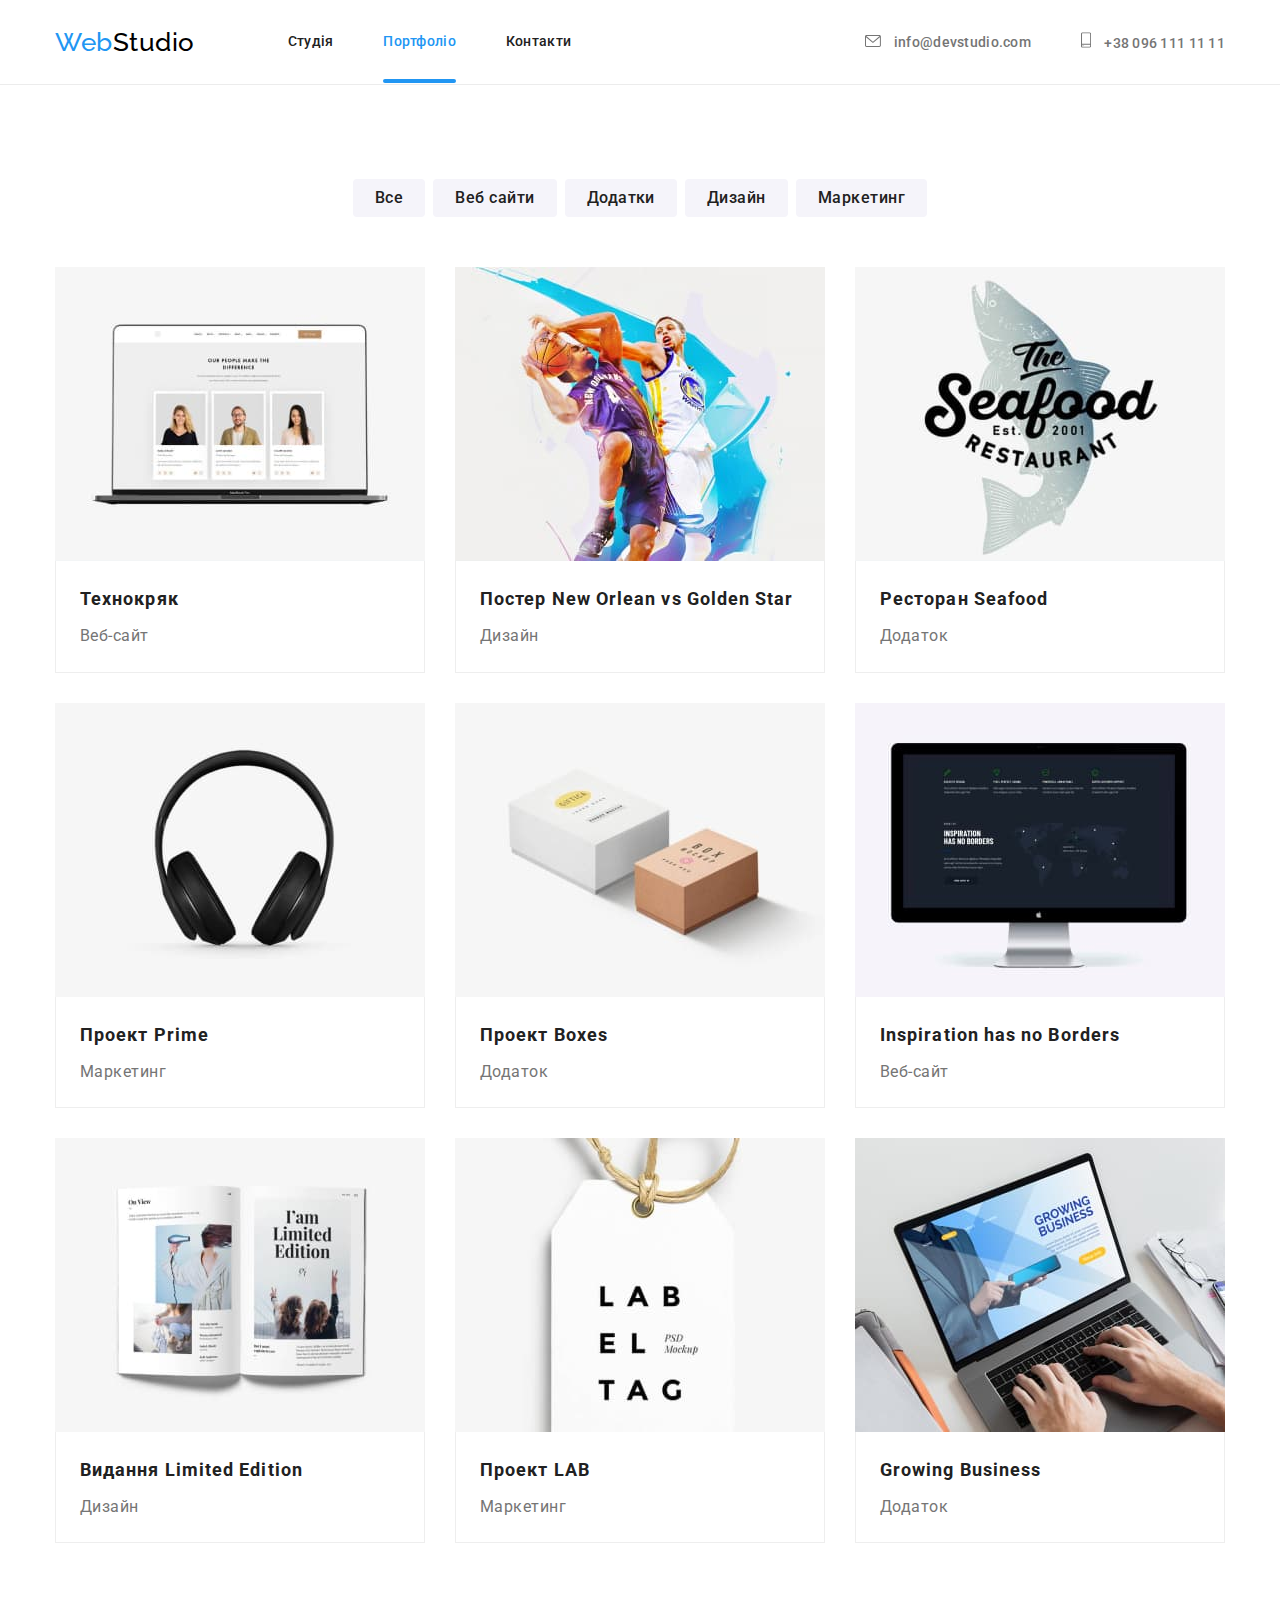
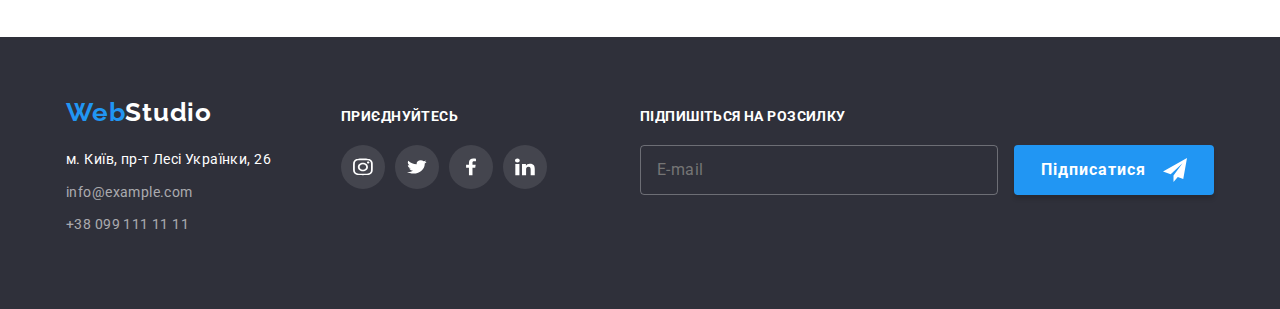
==== commit 1d2c8200: "37" ====
--- a/portfolio.html
+++ b/portfolio.html
@@ -188,27 +188,27 @@
                   <picture>
                     <source
                       srcset="
-                        ./images/technokryak-desk-1x.jpg 1x,
-                        ./images/technokryak-desk-2x.jpg 2x
-                      "
-                      media="(min-width: 1200px)"
-                    />
-                    <source
-                      srcset="
-                        ./images/technokryak-tab-1x.jpg 1x,
-                        ./images/technokryak-tab-2x.jpg 2x
-                      "
-                      media="(min-width: 768px)"
-                    />
-                    <source
-                      srcset="
-                        ./images/technokryak-mob-1x.jpg 1x,
-                        ./images/technokryak-mob-2x.jpg 2x
-                      "
-                      media="(max-width: 767px)"
-                    />
-                    <img
-                      src="./images/technokryak-desk-1x.jpg"
+                        ./images/technokryak-desk1-1x.jpg 1x,
+                        ./images/technokryak-desk1-2x.jpg 2x
+                      "
+                      media="(min-width: 1200px)"
+                    />
+                    <source
+                      srcset="
+                        ./images/technokryak-tab1-1x.jpg 1x,
+                        ./images/technokryak-tab1-2x.jpg 2x
+                      "
+                      media="(min-width: 768px)"
+                    />
+                    <source
+                      srcset="
+                        ./images/technokryak-mob1-1x.jpg 1x,
+                        ./images/technokryak-mob1-2x.jpg 2x
+                      "
+                      media="(max-width: 767px)"
+                    />
+                    <img
+                      src="./images/technokryak-desk1-1x.jpg"
                       alt="Технокряк"
                     />
                   </picture>
@@ -275,27 +275,30 @@
                   <picture>
                     <source
                       srcset="
-                        ./images/restaurant-desk-1x.jpg 1x,
-                        ./images/restaurant-desk-2x.jpg 2x
-                      "
-                      media="(min-width: 1200px)"
-                    />
-                    <source
-                      srcset="
-                        ./images/restaurant-tab-1x.jpg 1x,
-                        ./images/restaurant-tab-2x.jpg 2x
-                      "
-                      media="(min-width: 768px)"
-                    />
-                    <source
-                      srcset="
-                        ./images/restaurant-tab-1x.jpg 1x,
-                        ./images/restaurant-mob-2x.jpg 2x
-                      "
-                      media="(max-width: 767px)"
-                    />
-
-                    <img src="./images/restaurant-desk-1x.jpg" alt="Ресторан" />
+                        ./images/restaurant-desk1-1x.jpg 1x,
+                        ./images/restaurant-desk1-2x.jpg 2x
+                      "
+                      media="(min-width: 1200px)"
+                    />
+                    <source
+                      srcset="
+                        ./images/restaurant-tab1-1x.jpg 1x,
+                        ./images/restaurant-tab1-2x.jpg 2x
+                      "
+                      media="(min-width: 768px)"
+                    />
+                    <source
+                      srcset="
+                        ./images/restaurant-tab1-1x.jpg 1x,
+                        ./images/restaurant-mob1-2x.jpg 2x
+                      "
+                      media="(max-width: 767px)"
+                    />
+
+                    <img
+                      src="./images/restaurant-desk1-1x.jpg"
+                      alt="Ресторан"
+                    />
                   </picture>
                   <p class="hidden-text">
                     Ресурс пропонує комплексні пропозиції з різним рівнем
@@ -315,27 +318,27 @@
                   <picture>
                     <source
                       srcset="
-                        ./images/project-prime-desk-1x.jpg 1x,
-                        ./images/project-prime-desk-2x.jpg 2x
-                      "
-                      media="(min-width: 1200px)"
-                    />
-                    <source
-                      srcset="
-                        ./images/project-prime-tab-1x.jpg 1x,
-                        ./images/project-prime-tab-2x.jpg 2x
-                      "
-                      media="(min-width: 768px)"
-                    />
-                    <source
-                      srcset="
-                        ./images/project-prime-mob-1x.jpg 1x,
-                        ./images/project-prime-mob-2x.jpg 2x
-                      "
-                      media="(max-width: 767px)"
-                    />
-                    <img
-                      src="./images/project-prime-desk-1x.jpg"
+                        ./images/project-prime-desk1-1x.jpg 1x,
+                        ./images/project-prime-desk1-2x.jpg 2x
+                      "
+                      media="(min-width: 1200px)"
+                    />
+                    <source
+                      srcset="
+                        ./images/project-prime-tab1-1x.jpg 1x,
+                        ./images/project-prime-tab1-2x.jpg 2x
+                      "
+                      media="(min-width: 768px)"
+                    />
+                    <source
+                      srcset="
+                        ./images/project-prime-mob1-1x.jpg 1x,
+                        ./images/project-prime-mob1-2x.jpg 2x
+                      "
+                      media="(max-width: 767px)"
+                    />
+                    <img
+                      src="./images/project-prime-desk1-1x.jpg"
                       alt="Проект Прайм"
                     />
                   </picture>
@@ -357,27 +360,27 @@
                   <picture>
                     <source
                       srcset="
-                        ./images/project-box-desk-1x.jpg 1x,
-                        ./images/project-box-desk-2x.jpg 2x
-                      "
-                      media="(min-width: 1200px)"
-                    />
-                    <source
-                      srcset="
-                        ./images/project-box-tab-1x.jpg 1x,
-                        ./images/project-box-tab-2x.jpg 2x
-                      "
-                      media="(min-width: 768px)"
-                    />
-                    <source
-                      srcset="
-                        ./images/project-box-mob-1x.jpg 1x,
-                        ./images/project-box-mob-2x.jpg 2x
-                      "
-                      media="(max-width: 767px)"
-                    />
-                    <img
-                      src="./images/project-box-desk-1x.jpg"
+                        ./images/project-box-desk1-1x.jpg 1x,
+                        ./images/project-box-desk1-2x.jpg 2x
+                      "
+                      media="(min-width: 1200px)"
+                    />
+                    <source
+                      srcset="
+                        ./images/project-box-tab1-1x.jpg 1x,
+                        ./images/project-box-tab1-2x.jpg 2x
+                      "
+                      media="(min-width: 768px)"
+                    />
+                    <source
+                      srcset="
+                        ./images/project-box-mob1-1x.jpg 1x,
+                        ./images/project-box-mob1-2x.jpg 2x
+                      "
+                      media="(max-width: 767px)"
+                    />
+                    <img
+                      src="./images/project-box-desk1-1x.jpg"
                       alt="Проект Бокс"
                     />
                   </picture>
@@ -400,27 +403,27 @@
                   <picture>
                     <source
                       srcset="
-                        ./images/inspriration-desk-1x.jpg 1x,
-                        ./images/inspriration-desk-2x.jpg 2x
-                      "
-                      media="(min-width: 1200px)"
-                    />
-                    <source
-                      srcset="
-                        ./images/inspriration-tab-1x.jpg 1x,
-                        ./images/inspriration-tab-2x.jpg 2x
-                      "
-                      media="(min-width: 768px)"
-                    />
-                    <source
-                      srcset="
-                        ./images/inspriration-mob-1x.jpg 1x,
-                        ./images/inspriration-mob-2x.jpg 2x
-                      "
-                      media="(max-width: 767px)"
-                    />
-                    <img
-                      src="./images/inspriration-desk-1x.jpg"
+                        ./images/inspriration-desk1-1x.jpg 1x,
+                        ./images/inspriration-desk1-2x.jpg 2x
+                      "
+                      media="(min-width: 1200px)"
+                    />
+                    <source
+                      srcset="
+                        ./images/inspriration-tab1-1x.jpg 1x,
+                        ./images/inspriration-tab1-2x.jpg 2x
+                      "
+                      media="(min-width: 768px)"
+                    />
+                    <source
+                      srcset="
+                        ./images/inspriration-mob1-1x.jpg 1x,
+                        ./images/inspriration-mob1-2x.jpg 2x
+                      "
+                      media="(max-width: 767px)"
+                    />
+                    <img
+                      src="./images/inspriration-desk1-1x.jpg"
                       alt="Натхнення"
                     />
                   </picture>
@@ -442,28 +445,28 @@
                   <picture>
                     <source
                       srcset="
-                        ./images/publication-desk-1x.jpg 1x,
-                        ./images/publication-desk-2x.jpg 2x
-                      "
-                      media="(min-width: 1200px)"
-                    />
-                    <source
-                      srcset="
-                        ./images/publication-tab-1x.jpg 1x,
-                        ./images/publication-tab-2x.jpg 2x
-                      "
-                      media="(min-width: 768px)"
-                    />
-                    <source
-                      srcset="
-                        ./images/publication-mob-1x.jpg 1x,
-                        ./images/publication-mob-2x.jpg 2x
-                      "
-                      media="(max-width: 767px)"
-                    />
-
-                    <img
-                      src="./images/publication-desk-1x.jpg"
+                        ./images/publication-desk1-1x.jpg 1x,
+                        ./images/publication-desk1-2x.jpg 2x
+                      "
+                      media="(min-width: 1200px)"
+                    />
+                    <source
+                      srcset="
+                        ./images/publication-tab1-1x.jpg 1x,
+                        ./images/publication-tab1-2x.jpg 2x
+                      "
+                      media="(min-width: 768px)"
+                    />
+                    <source
+                      srcset="
+                        ./images/publication-mob1-1x.jpg 1x,
+                        ./images/publication-mob1-2x.jpg 2x
+                      "
+                      media="(max-width: 767px)"
+                    />
+
+                    <img
+                      src="./images/publication-desk1-1x.jpg"
                       alt="Публікації"
                     />
                   </picture>
@@ -485,27 +488,30 @@
                   <picture>
                     <source
                       srcset="
-                        ../images/project-lab-desk-1x.jpg 1x,
-                        ../images/project-lab-desk-2x.jpg 2x
-                      "
-                      media="(min-width: 1200px)"
-                    />
-                    <source
-                      srcset="
-                        ../images/project-lab-tab-1x.jpg 1x,
-                        ../images/project-lab-tab-2x.jpg 2x
-                      "
-                      media="(min-width: 768px)"
-                    />
-                    <source
-                      srcset="
-                        ../images/project-lab-mob-1x.jpg 1x,
-                        ../images/project-lab-mob-2x.jpg 2x
-                      "
-                      media="(max-width: 767px)"
-                    />
-
-                    <img src="../images/project-lab.jpg" alt="Проект Лаб" />
+                        ./images/project-lab-desk1-1x.jpg 1x,
+                        ./images/project-lab-desk1-2x.jpg 2x
+                      "
+                      media="(min-width: 1200px)"
+                    />
+                    <source
+                      srcset="
+                        ./images/project-lab-tab1-1x.jpg 1x,
+                        ./images/project-lab-tab1-2x.jpg 2x
+                      "
+                      media="(min-width: 768px)"
+                    />
+                    <source
+                      srcset="
+                        ./images/project-lab-mob1-1x.jpg 1x,
+                        ./images/project-lab-mob1-2x.jpg 2x
+                      "
+                      media="(max-width: 767px)"
+                    />
+
+                    <img
+                      src="./images/project-lab-desk1-1x.jpg"
+                      alt="Проект Лаб"
+                    />
                   </picture>
                   <p class="hidden-text">
                     Ресурс пропонує комплексні пропозиції з різним рівнем
@@ -525,27 +531,27 @@
                   <picture>
                     <source
                       srcset="
-                        ./images/business-desk-1x.jpg 1x,
-                        ./images/business-desk-2x.jpg 2x
-                      "
-                      media="(min-width: 1200px)"
-                    />
-                    <source
-                      srcset="
-                        ./images/business-tab-1x.jpg 1x,
-                        ./images/business-tab-2x.jpg 2x
-                      "
-                      media="(min-width: 768px)"
-                    />
-                    <source
-                      srcset="
-                        ./images/business-mob-1x.jpg 1x,
-                        ./images/business-mob-2x.jpg 2x
-                      "
-                      media="(max-width: 767px)"
-                    />
-
-                    <img src="./images/business-desk-1x.jpg" alt="Бізнес" />
+                        ./images/business-desk1-1x.jpg 1x,
+                        ./images/business-desk1-2x.jpg 2x
+                      "
+                      media="(min-width: 1200px)"
+                    />
+                    <source
+                      srcset="
+                        ./images/business-tab1-1x.jpg 1x,
+                        ./images/business-tab1-2x.jpg 2x
+                      "
+                      media="(min-width: 768px)"
+                    />
+                    <source
+                      srcset="
+                        ./images/business-mob1-1x.jpg 1x,
+                        ./images/business-mob1-2x.jpg 2x
+                      "
+                      media="(max-width: 767px)"
+                    />
+
+                    <img src="./images/business-desk1-1x.jpg" alt="Бізнес" />
                   </picture>
                   <p class="hidden-text">
                     Lorem ipsum dolor sit, amet consectetur adipisicing elit.
